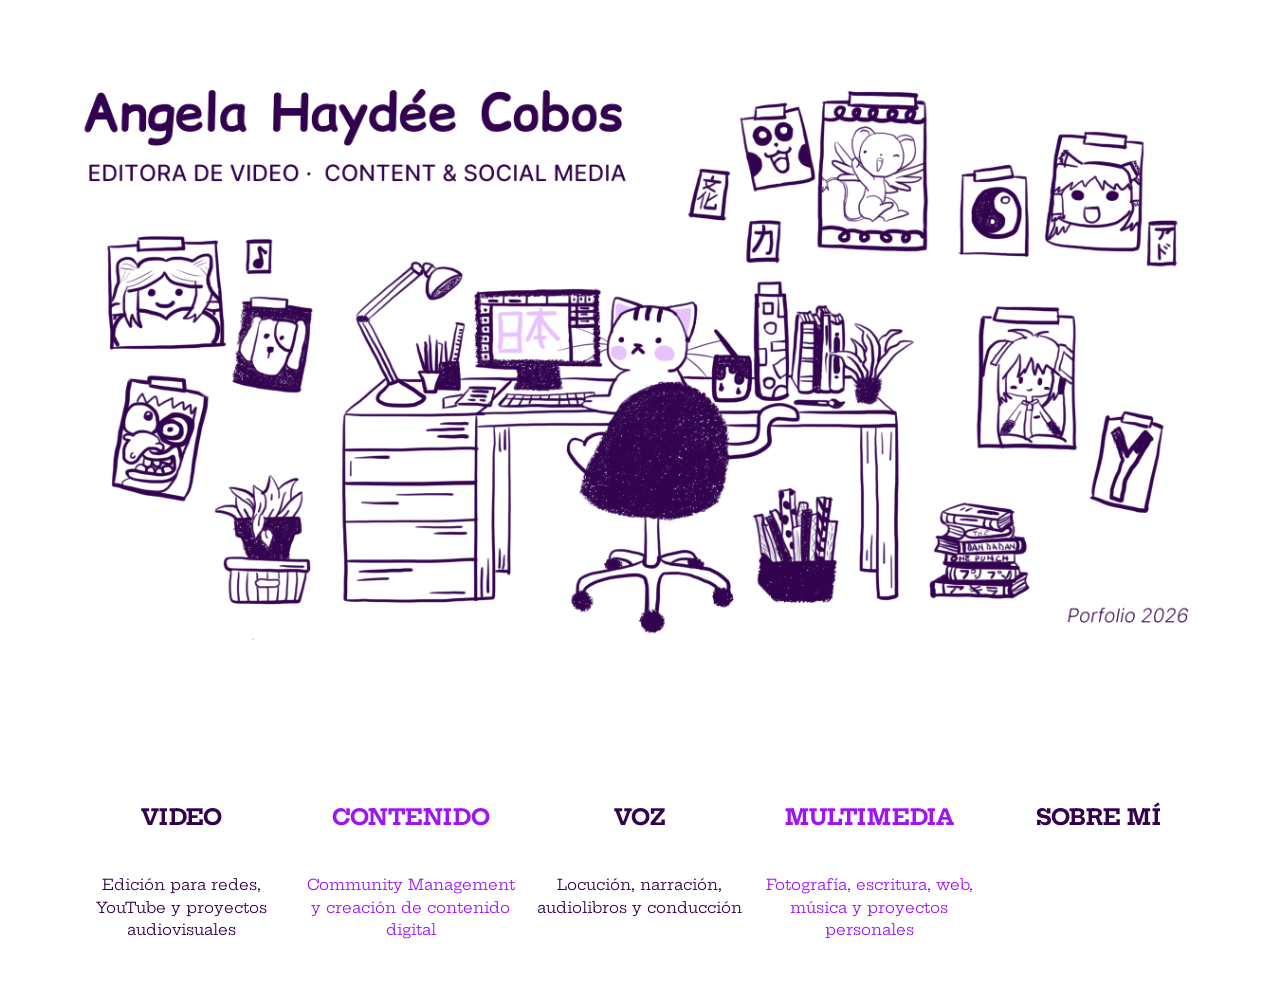
==== index.html @ a57e9d2b "paginas nuevas" ====
<!DOCTYPE html>
<html lang="es">

<head>
    <meta charset="UTF-8">
    <meta name="viewport" content="width=device-width, initial-scale=1.0">

    <!-- Fuente -->
    <link rel="preconnect" href="https://fonts.googleapis.com">
    <link rel="preconnect" href="https://fonts.gstatic.com" crossorigin>
    <link href="https://fonts.googleapis.com/css2?family=Hepta+Slab:wght@1..900&display=swap" rel="stylesheet">

    <!-- CSS -->
    <link rel="stylesheet" href="style.css">

    <title>Portfolio</title>
</head>

<body>

    <!-- PORTADA -->
    <img src="image/porfolio.png" alt="Portada de mi portfolio" class="portada">


    <!-- CATEGORÍAS -->
    <section class="categorias">

        <table>
            <tr>
                <td>
                    <a href="pages/videos.html" class="categoria video">
                        VIDEO
                    </a>
                </td>

                <td>
                    <a href="pages/contenido.html" class="categoria contenido">
                        CONTENIDO
                    </a>
                </td>

                <td>
                    <a href="pages/voz.html" class="categoria voz">
                        VOZ
                    </a>
                </td>

                <td>
                    <a href="pages/multimedia.html" class="categoria multimedia">
                        MULTIMEDIA
                    </a>
                </td>

                <td>
                    <a href="pages/sobre-mi.html" class="categoria sobre-mi">
                        SOBRE MÍ
                    </a>
                </td>
            </tr>

            <tr>
                <td class="video">Edición para redes, YouTube y proyectos audiovisuales</td>

                <td class="contenido">Community Management y creación de contenido digital</td>

                <td class="voz">Locución, narración, audiolibros y conducción</td>

                <td class="multimedia">Fotografía, escritura, web, música y proyectos personales</td>
            </tr>
        </table>

    </section>

</body>

</html>
---- style.css ----
/* =========================
   CONFIGURACIÓN GENERAL
========================= */

html,
body {
    margin: 0;
    padding: 0;
    overflow-x: hidden;
}

body {
    font-family: "Hepta Slab", serif;
    color: #32024F;
}


/* =========================
   PORTADA
========================= */

.portada {
    width: 100%;
    max-width: 100%;
    height: auto;
    display: block;
}


/* =========================
   CATEGORÍAS
========================= */

.categorias {
    width: 90%;
    max-width: 1200px;
    margin: 50px auto;
    text-align: center;
}

/* =========================
   TABLA
========================= */

table {
    width: 100%;
    border-spacing: 5px;
    table-layout: fixed;
}


/* =========================
   BOTONES / CATEGORÍAS
========================= */

.categoria {
    min-height: 100px;

    display: flex;
    align-items: center;
    justify-content: center;
    text-align: justify;

    text-decoration: none;

    font-size: 22px;
    font-weight: bold;

    transition: 0.2s;
}

.categoria:hover {
    transform: translateY(-5px);
}


/* =========================
   DESCRIPCIONES
========================= */

td {
    vertical-align: top;
    line-height: 1.5;
    font-size: 15px;
}

.video {
    color: #32024F;
}

.contenido {
    color: #9f14f5;
}

.voz {
    color: #32024F;
}

.multimedia {
    color: #9f14f5;
}

.sobre-mi {
    color: #32024F;
}

/* =========================
   BOTONES DE ARRIBA
========================= */
.botones {}

/* =========================
   BOTONES DE VIDEOS
========================= */

.video-link img {
    display: block;
    transition: 0.2s;
    width: 90%;
    max-width: 1200px;
    margin: 50px auto;
    text-align: center;
}

.video-link img:hover {
    transform: scale(1.03);
    opacity: 0.85;
}
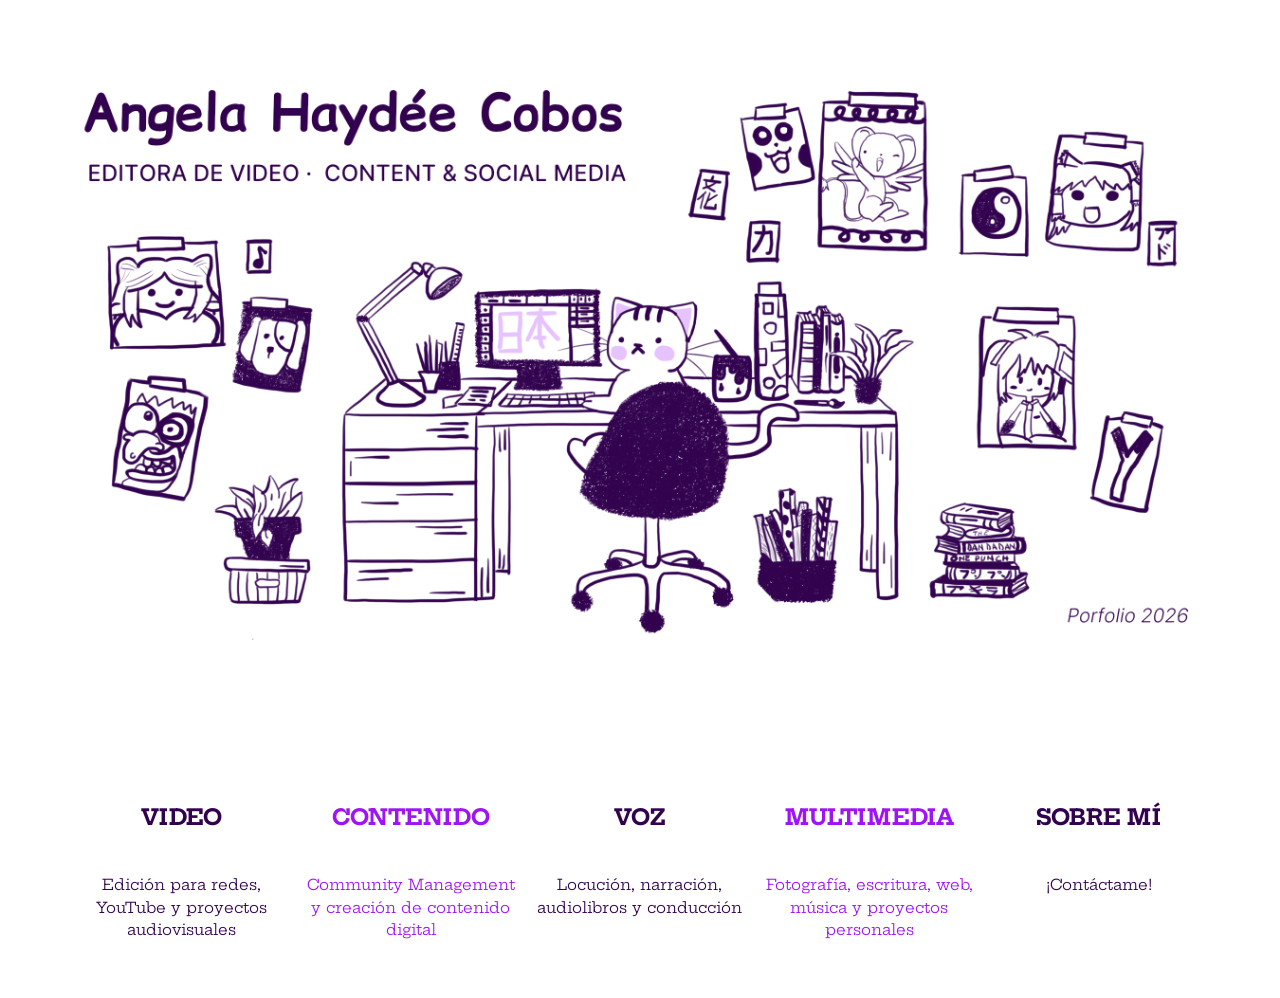
==== commit e518f691: "cambios en video" ====
--- a/index.html
+++ b/index.html
@@ -28,44 +28,46 @@
         <table>
             <tr>
                 <td>
-                    <a href="pages/videos.html" class="categoria video">
+                    <a href="pages/videos.html" class="categoria letra-oscura">
                         VIDEO
                     </a>
                 </td>
 
                 <td>
-                    <a href="pages/contenido.html" class="categoria contenido">
+                    <a href="pages/contenido.html" class="categoria letra-clara">
                         CONTENIDO
                     </a>
                 </td>
 
                 <td>
-                    <a href="pages/voz.html" class="categoria voz">
+                    <a href="pages/voz.html" class="categoria letra-oscura">
                         VOZ
                     </a>
                 </td>
 
                 <td>
-                    <a href="pages/multimedia.html" class="categoria multimedia">
+                    <a href="pages/multimedia.html" class="categoria letra-clara">
                         MULTIMEDIA
                     </a>
                 </td>
 
                 <td>
-                    <a href="pages/sobre-mi.html" class="categoria sobre-mi">
+                    <a href="pages/sobre-mi.html" class="categoria letra-oscura">
                         SOBRE MÍ
                     </a>
                 </td>
             </tr>
 
             <tr>
-                <td class="video">Edición para redes, YouTube y proyectos audiovisuales</td>
+                <td class="letra-oscura">Edición para redes, YouTube y proyectos audiovisuales</td>
 
-                <td class="contenido">Community Management y creación de contenido digital</td>
+                <td class="letra-clara">Community Management y creación de contenido digital</td>
 
-                <td class="voz">Locución, narración, audiolibros y conducción</td>
+                <td class="letra-oscura">Locución, narración, audiolibros y conducción</td>
 
-                <td class="multimedia">Fotografía, escritura, web, música y proyectos personales</td>
+                <td class="letra-clara">Fotografía, escritura, web, música y proyectos personales</td>
+
+                <td class="letra-oscura">¡Contáctame!</td>
             </tr>
         </table>
 
--- a/style.css
+++ b/style.css
@@ -73,7 +73,6 @@
     transform: translateY(-5px);
 }
 
-
 /* =========================
    DESCRIPCIONES
 ========================= */
@@ -84,24 +83,12 @@
     font-size: 15px;
 }
 
-.video {
+.letra-oscura {
     color: #32024F;
 }
 
-.contenido {
+.letra-clara {
     color: #9f14f5;
-}
-
-.voz {
-    color: #32024F;
-}
-
-.multimedia {
-    color: #9f14f5;
-}
-
-.sobre-mi {
-    color: #32024F;
 }
 
 /* =========================
@@ -109,11 +96,20 @@
 ========================= */
 .botones {}
 
+.botones:hover {
+    transform: translateY(-5px);
+}
+
+.gatito {
+    margin: 50px auto;
+    text-align: left;
+}
+
 /* =========================
-   BOTONES DE VIDEOS
+   BOTONES DE LAS PAGINAS
 ========================= */
 
-.video-link img {
+.boton-link img {
     display: block;
     transition: 0.2s;
     width: 90%;
@@ -122,7 +118,14 @@
     text-align: center;
 }
 
-.video-link img:hover {
+.boton-link img:hover {
     transform: scale(1.03);
     opacity: 0.85;
+}
+
+/* =========================
+   TEXTO A LA DERECHA
+========================= */
+.texto-derecha {
+    text-align: right;
 }
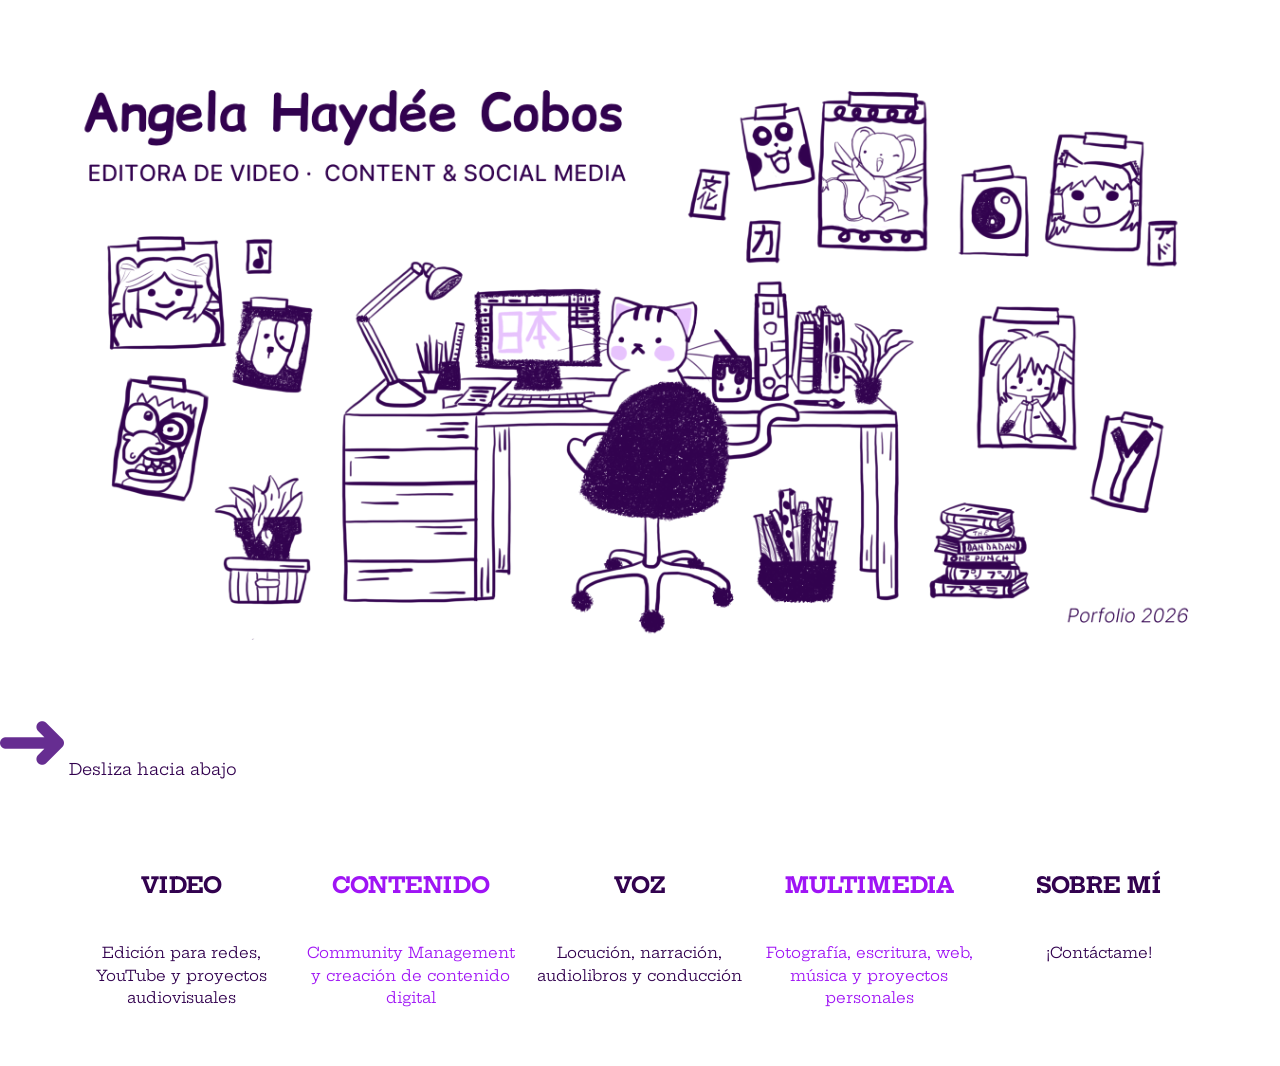
==== commit f3859b18: "flecha del inicio" ====
--- a/index.html
+++ b/index.html
@@ -11,7 +11,7 @@
     <link href="https://fonts.googleapis.com/css2?family=Hepta+Slab:wght@1..900&display=swap" rel="stylesheet">
 
     <!-- CSS -->
-    <link rel="stylesheet" href="style.css">
+    <link rel="stylesheet" href="pages/style.css">
 
     <title>Portfolio</title>
 </head>
@@ -21,6 +21,10 @@
     <!-- PORTADA -->
     <img src="image/porfolio.png" alt="Portada de mi portfolio" class="portada">
 
+    <div>
+        <img src="image/pagina-index-flecha.png">
+        <span>Desliza hacia abajo</span>
+    </div>
 
     <!-- CATEGORÍAS -->
     <section class="categorias">
--- a/pages/style.css
+++ b/pages/style.css
@@ -0,0 +1,341 @@
+/* =========================
+   VARIABLES
+========================= */
+
+:root {
+    --color-oscuro: #32024F;
+    --color-claro: #9f14f5;
+    --transition: 0.2s;
+}
+
+
+/* =========================
+   CONFIGURACIÓN GENERAL
+========================= */
+
+* {
+    font-family: "Hepta Slab", serif;
+}
+
+html,
+body {
+    margin: 0;
+    padding: 0;
+    overflow-x: hidden;
+}
+
+body {
+    color: var(--color-oscuro);
+}
+
+table {
+    width: 100%;
+    border-spacing: 5px;
+    table-layout: fixed;
+}
+
+main {
+    display: block;
+    padding: 40px 6% 0;
+    box-sizing: border-box;
+}
+
+td {
+    vertical-align: top;
+    line-height: 1.5;
+    font-size: 15px;
+}
+
+.letra-oscura {
+    color: var(--color-oscuro);
+}
+
+.letra-clara {
+    color: var(--color-claro);
+}
+
+
+/* =========================
+   PORTADA (INDEX)
+========================= */
+
+.portada {
+    width: 100%;
+    max-width: 100%;
+    height: auto;
+    display: block;
+}
+
+.categorias {
+    width: 90%;
+    max-width: 1200px;
+    margin: 50px auto;
+    text-align: center;
+}
+
+.categoria {
+    min-height: 100px;
+
+    display: flex;
+    align-items: center;
+    justify-content: center;
+    text-align: justify;
+
+    text-decoration: none;
+
+    font-size: 22px;
+    font-weight: bold;
+
+    transition: var(--transition);
+}
+
+.categoria:hover {
+    transform: translateY(-5px);
+}
+
+
+/* =========================
+   ENCABEZADO (GATITO + AHC + NAV)
+========================= */
+
+.header {
+    display: flex;
+    align-items: center;
+    justify-content: space-between;
+    flex-wrap: wrap;
+    padding: 0 6%;
+    box-sizing: border-box;
+}
+
+.logo-menu {
+    width: auto;
+    table-layout: auto;
+    border-spacing: 15px 5px;
+    margin: 20px 0 10px 0;
+}
+
+.gatito {
+    height: 45px;
+    width: auto;
+    display: block;
+    margin: 0;
+}
+
+.gatito-derecha {
+    margin: 20px 0 10px 10px;
+}
+
+.boton-atras {
+    display: inline-block;
+    padding-left: 10px;
+    font-size: 22px;
+    font-weight: bold;
+    color: var(--color-oscuro);
+    text-decoration: none;
+    transition: var(--transition);
+}
+
+.boton-atras:hover {
+    color: var(--color-claro);
+}
+
+
+/* =========================
+   BOTONES DE NAVEGACIÓN
+========================= */
+
+.nav-menu {
+    width: auto;
+    table-layout: auto;
+    border-spacing: 12px 5px;
+    margin: 20px 0 10px auto;
+}
+
+.botones a {
+    display: inline-flex;
+    align-items: center;
+    justify-content: center;
+    padding: 10px 20px;
+    background-color: var(--color-claro);
+    color: #ffffff;
+    text-decoration: none;
+    border-radius: 30px;
+    font-weight: bold;
+    font-size: 14px;
+    letter-spacing: 0.5px;
+    white-space: nowrap;
+    transition: var(--transition);
+}
+
+.botones a:hover {
+    background-color: var(--color-oscuro);
+    transform: translateY(-3px);
+}
+
+.botones img.boton {
+    height: 18px;
+    width: 18px;
+    filter: brightness(0) invert(1);
+}
+
+
+/* =========================
+   GALERÍA DE CADA PÁGINA
+========================= */
+
+.galeria {
+    display: grid;
+    grid-template-columns: repeat(auto-fit, minmax(220px, 1fr));
+    gap: 30px;
+    margin: 40px 0;
+}
+
+.tarjeta {
+    display: block;
+    text-decoration: none;
+    transition: var(--transition);
+}
+
+.tarjeta:hover {
+    transform: translateY(-5px);
+}
+
+.tarjeta img {
+    display: block;
+    width: 100%;
+    height: 200px;
+    object-fit: cover;
+    border-radius: 12px;
+    transition: var(--transition);
+}
+
+.tarjeta:hover img {
+    opacity: 0.85;
+}
+
+.tarjeta-titulo {
+    display: block;
+    margin-top: 12px;
+    font-weight: bold;
+    font-size: 15px;
+    text-align: center;
+}
+
+
+/* =========================
+   SOBRE MÍ (INTRO)
+========================= */
+
+.intro-sobre-mi {
+    display: flex;
+    align-items: center;
+    justify-content: space-between;
+    gap: 40px;
+    flex-wrap: wrap;
+}
+
+.texto-sobre-mi {
+    flex: 1;
+    min-width: 280px;
+}
+
+.texto-sobre-mi h2:not(.firma),
+.texto-sobre-mi h3 {
+    font-weight: 300;
+}
+
+.foto-perfil {
+    display: block;
+    flex-shrink: 0;
+    width: 300px;
+    height: 300px;
+    object-fit: cover;
+    border-radius: 12px;
+    margin: 30px 0;
+}
+
+.contacto-fila {
+    display: flex;
+    align-items: center;
+    gap: 60px;
+    flex-wrap: wrap;
+}
+
+.contacto {
+    display: flex;
+    flex-direction: column;
+    gap: 18px;
+    max-width: 400px;
+    margin: 20px 0 50px;
+}
+
+.contacto-item {
+    display: flex;
+    align-items: center;
+    gap: 15px;
+    color: var(--color-oscuro);
+    text-decoration: none;
+    font-weight: bold;
+    font-size: 16px;
+    transition: var(--transition);
+}
+
+.contacto-item img {
+    width: 26px;
+    height: 26px;
+    object-fit: contain;
+}
+
+.contacto-item:hover {
+    color: var(--color-claro);
+    transform: translateX(8px);
+}
+
+
+/* =========================
+   UTILIDADES
+========================= */
+
+.encabezado-pagina {
+    display: flex;
+    align-items: flex-start;
+    justify-content: space-between;
+    gap: 40px;
+    flex-wrap: wrap;
+}
+
+.titulo-pagina {
+    flex: 1;
+    min-width: 280px;
+    max-width: 520px;
+}
+
+.titulo-pagina h2 {
+    text-align: justify;
+}
+
+.titulo-pagina h1,
+.herramientas h3:first-child {
+    margin-top: 0;
+}
+
+.texto-derecha {
+    display: flex;
+    align-items: center;
+    justify-content: flex-end;
+    gap: 10px;
+}
+
+.icono {
+    width: 28px;
+    height: 28px;
+    object-fit: contain;
+}
+
+.firma {
+    font-family: "Caveat", cursive;
+    font-weight: 600;
+    font-style: italic;
+    text-align: center;
+    color: var(--color-claro);
+}
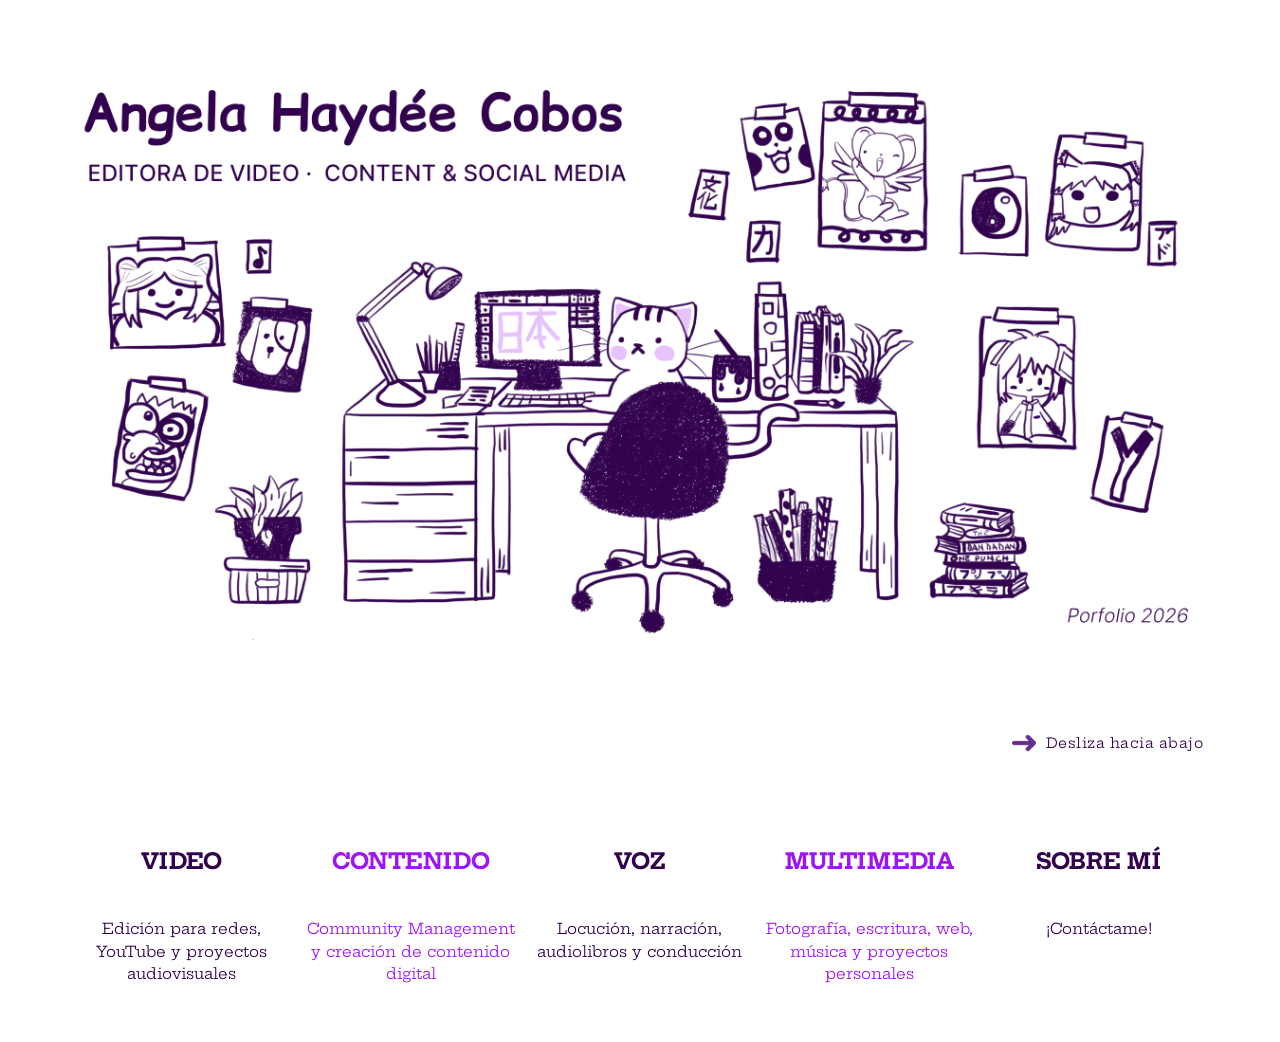
==== commit bdb3e0d4: "Agregar indicador 'Desliza hacia abajo' debajo de la portada del index Flecha + texto alineados a la" ====
--- a/index.html
+++ b/index.html
@@ -21,61 +21,61 @@
     <!-- PORTADA -->
     <img src="image/porfolio.png" alt="Portada de mi portfolio" class="portada">
 
-    <div>
-        <img src="image/pagina-index-flecha.png">
+    <div class="scroll-indicador">
+        <img src="image/pagina-index-flecha.png" alt="">
         <span>Desliza hacia abajo</span>
     </div>
 
     <!-- CATEGORÍAS -->
-    <section class="categorias">
+        <section class="categorias">
 
-        <table>
-            <tr>
-                <td>
-                    <a href="pages/videos.html" class="categoria letra-oscura">
-                        VIDEO
-                    </a>
-                </td>
+            <table>
+                <tr>
+                    <td>
+                        <a href="pages/videos.html" class="categoria letra-oscura">
+                            VIDEO
+                        </a>
+                    </td>
 
-                <td>
-                    <a href="pages/contenido.html" class="categoria letra-clara">
-                        CONTENIDO
-                    </a>
-                </td>
+                    <td>
+                        <a href="pages/contenido.html" class="categoria letra-clara">
+                            CONTENIDO
+                        </a>
+                    </td>
 
-                <td>
-                    <a href="pages/voz.html" class="categoria letra-oscura">
-                        VOZ
-                    </a>
-                </td>
+                    <td>
+                        <a href="pages/voz.html" class="categoria letra-oscura">
+                            VOZ
+                        </a>
+                    </td>
 
-                <td>
-                    <a href="pages/multimedia.html" class="categoria letra-clara">
-                        MULTIMEDIA
-                    </a>
-                </td>
+                    <td>
+                        <a href="pages/multimedia.html" class="categoria letra-clara">
+                            MULTIMEDIA
+                        </a>
+                    </td>
 
-                <td>
-                    <a href="pages/sobre-mi.html" class="categoria letra-oscura">
-                        SOBRE MÍ
-                    </a>
-                </td>
-            </tr>
+                    <td>
+                        <a href="pages/sobre-mi.html" class="categoria letra-oscura">
+                            SOBRE MÍ
+                        </a>
+                    </td>
+                </tr>
 
-            <tr>
-                <td class="letra-oscura">Edición para redes, YouTube y proyectos audiovisuales</td>
+                <tr>
+                    <td class="letra-oscura">Edición para redes, YouTube y proyectos audiovisuales</td>
 
-                <td class="letra-clara">Community Management y creación de contenido digital</td>
+                    <td class="letra-clara">Community Management y creación de contenido digital</td>
 
-                <td class="letra-oscura">Locución, narración, audiolibros y conducción</td>
+                    <td class="letra-oscura">Locución, narración, audiolibros y conducción</td>
 
-                <td class="letra-clara">Fotografía, escritura, web, música y proyectos personales</td>
+                    <td class="letra-clara">Fotografía, escritura, web, música y proyectos personales</td>
 
-                <td class="letra-oscura">¡Contáctame!</td>
-            </tr>
-        </table>
+                    <td class="letra-oscura">¡Contáctame!</td>
+                </tr>
+            </table>
 
-    </section>
+        </section>
 
 </body>
 
--- a/pages/style.css
+++ b/pages/style.css
@@ -64,6 +64,21 @@
     max-width: 100%;
     height: auto;
     display: block;
+}
+
+.scroll-indicador {
+    display: flex;
+    align-items: center;
+    justify-content: flex-end;
+    gap: 10px;
+    padding: 20px 6% 0;
+    font-size: 14px;
+    letter-spacing: 0.5px;
+}
+
+.scroll-indicador img {
+    width: 24px;
+    height: 24px;
 }
 
 .categorias {
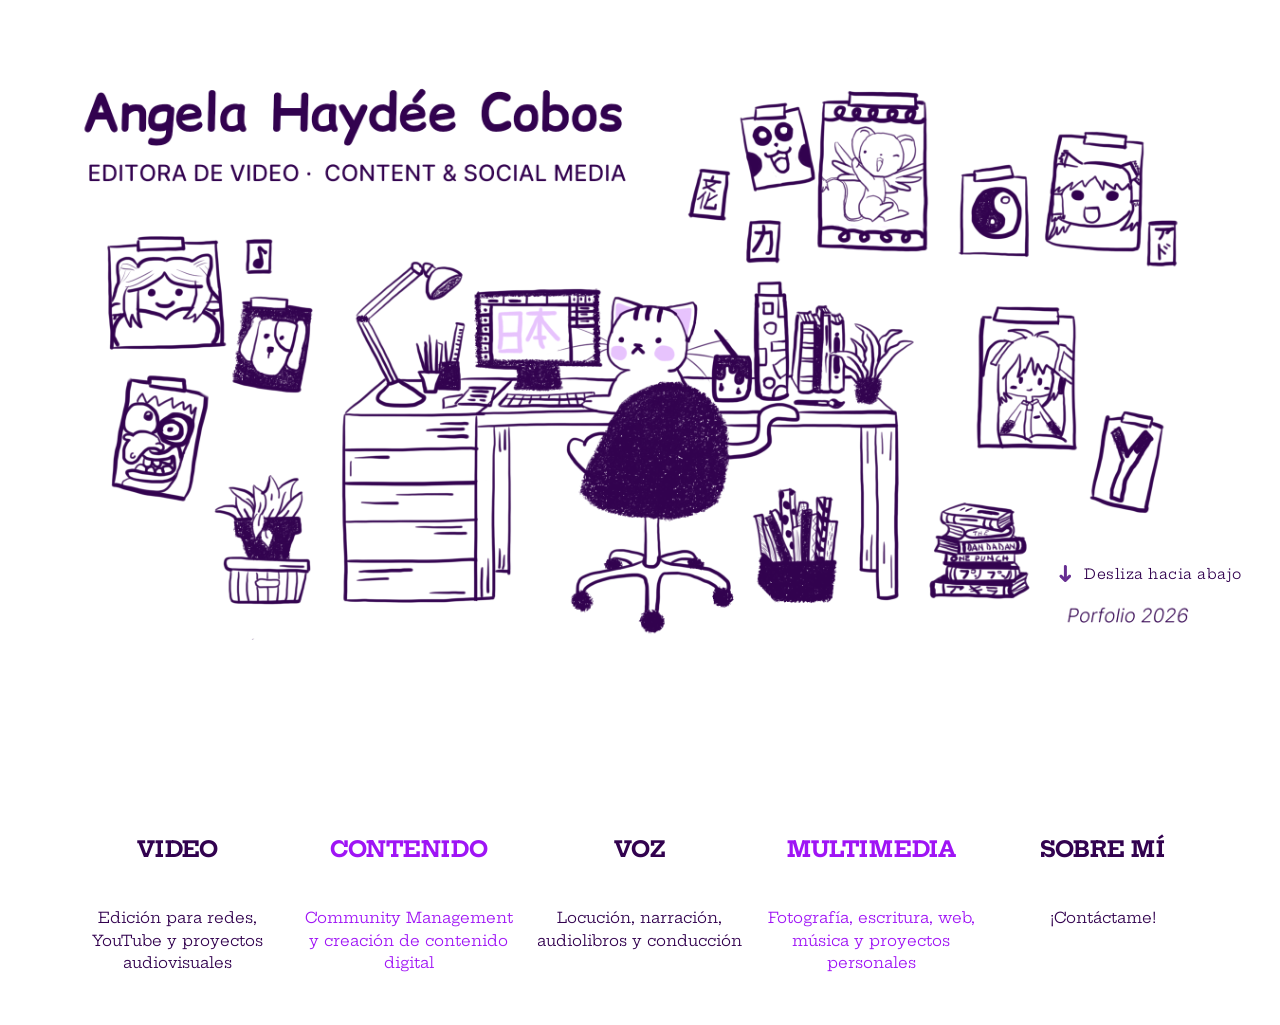
==== commit ca4d5ec9: "Hacer responsive el header y el index El menu de navegacion pasa de tabla a flex con wrap y en celul" ====
--- a/index.html
+++ b/index.html
@@ -29,51 +29,33 @@
     <!-- CATEGORÍAS -->
         <section class="categorias">
 
-            <table>
-                <tr>
-                    <td>
-                        <a href="pages/videos.html" class="categoria letra-oscura">
-                            VIDEO
-                        </a>
-                    </td>
-
-                    <td>
-                        <a href="pages/contenido.html" class="categoria letra-clara">
-                            CONTENIDO
-                        </a>
-                    </td>
-
-                    <td>
-                        <a href="pages/voz.html" class="categoria letra-oscura">
-                            VOZ
-                        </a>
-                    </td>
-
-                    <td>
-                        <a href="pages/multimedia.html" class="categoria letra-clara">
-                            MULTIMEDIA
-                        </a>
-                    </td>
-
-                    <td>
-                        <a href="pages/sobre-mi.html" class="categoria letra-oscura">
-                            SOBRE MÍ
-                        </a>
-                    </td>
-                </tr>
-
-                <tr>
-                    <td class="letra-oscura">Edición para redes, YouTube y proyectos audiovisuales</td>
-
-                    <td class="letra-clara">Community Management y creación de contenido digital</td>
-
-                    <td class="letra-oscura">Locución, narración, audiolibros y conducción</td>
-
-                    <td class="letra-clara">Fotografía, escritura, web, música y proyectos personales</td>
-
-                    <td class="letra-oscura">¡Contáctame!</td>
-                </tr>
-            </table>
+            <div class="categorias-grid">
+                <div class="categoria-item">
+                    <a href="pages/videos.html" class="categoria letra-oscura">VIDEO</a>
+                    <p class="categoria-desc letra-oscura">Edición para redes, YouTube y proyectos audiovisuales</p>
+                </div>
+            
+                <div class="categoria-item">
+                    <a href="pages/contenido.html" class="categoria letra-clara">CONTENIDO</a>
+                    <p class="categoria-desc letra-clara">Community Management y creación de contenido digital</p>
+                </div>
+            
+                <div class="categoria-item">
+                    <a href="pages/voz.html" class="categoria letra-oscura">VOZ</a>
+                    <p class="categoria-desc letra-oscura">Locución, narración, audiolibros y conducción</p>
+                </div>
+            
+                <div class="categoria-item">
+                    <a href="pages/multimedia.html" class="categoria letra-clara">MULTIMEDIA</a>
+                    <p class="categoria-desc letra-clara">Fotografía, escritura, web, música y proyectos personales</p>
+                </div>
+            
+                <div class="categoria-item">
+                    <a href="pages/sobre-mi.html" class="categoria letra-oscura">SOBRE MÍ</a>
+                    <p class="categoria-desc letra-oscura">¡Contáctame!</p>
+                </div>
+            
+            </div>
 
         </section>
 
--- a/pages/style.css
+++ b/pages/style.css
@@ -71,14 +71,17 @@
     align-items: center;
     justify-content: flex-end;
     gap: 10px;
-    padding: 20px 6% 0;
-    font-size: 14px;
+    position: relative;
+    top: -13vw;
+    padding: 20px 3% 0 6%;
+    font-size: clamp(10px, 1.1vw, 14px);
     letter-spacing: 0.5px;
 }
 
 .scroll-indicador img {
-    width: 24px;
-    height: 24px;
+    width: 1.2em;
+    height: 1.2em;
+    transform: rotate(90deg);
 }
 
 .categorias {
@@ -106,6 +109,23 @@
 
 .categoria:hover {
     transform: translateY(-5px);
+}
+
+.categorias-grid {
+    display: grid;
+    grid-template-columns: repeat(5, 1fr);
+    gap: 5px;
+}
+
+.categoria-item {
+    min-width: 0;
+}
+
+.categoria-desc {
+    margin: 8px 0 0;
+    padding: 0 5px;
+    font-size: 15px;
+    line-height: 1.5;
 }
 
 
@@ -159,10 +179,17 @@
    BOTONES DE NAVEGACIÓN
 ========================= */
 
+.nav-menu,
+.nav-menu tbody,
+.nav-menu tr {
+    display: flex;
+    flex-wrap: wrap;
+    justify-content: flex-end;
+    gap: 8px 12px;
+}
+
 .nav-menu {
     width: auto;
-    table-layout: auto;
-    border-spacing: 12px 5px;
     margin: 20px 0 10px auto;
 }
 
@@ -353,4 +380,63 @@
     font-style: italic;
     text-align: center;
     color: var(--color-claro);
-}+}
+
+
+/* =========================
+   RESPONSIVE
+========================= */
+
+@media (max-width: 900px) {
+    .categorias-grid {
+        grid-template-columns: repeat(2, 1fr);
+        gap: 30px 10px;
+    }
+}
+
+@media (max-width: 768px) {
+    .header {
+        justify-content: space-between;
+    }
+
+    .logo-menu {
+        order: 0;
+    }
+
+    .gatito-derecha {
+        order: 1;
+        margin-left: 0;
+    }
+
+    .nav-menu {
+        order: 2;
+        width: 100%;
+        margin: 5px 0 10px;
+    }
+
+    .nav-menu,
+    .nav-menu tbody,
+    .nav-menu tr {
+        justify-content: center;
+    }
+
+    .botones a {
+        padding: 8px 14px;
+        font-size: 13px;
+    }
+}
+
+@media (max-width: 480px) {
+    .categorias {
+        width: 88%;
+        margin: 30px auto;
+    }
+
+    .categorias-grid {
+        grid-template-columns: 1fr;
+    }
+
+    .categoria {
+        min-height: 60px;
+    }
+}
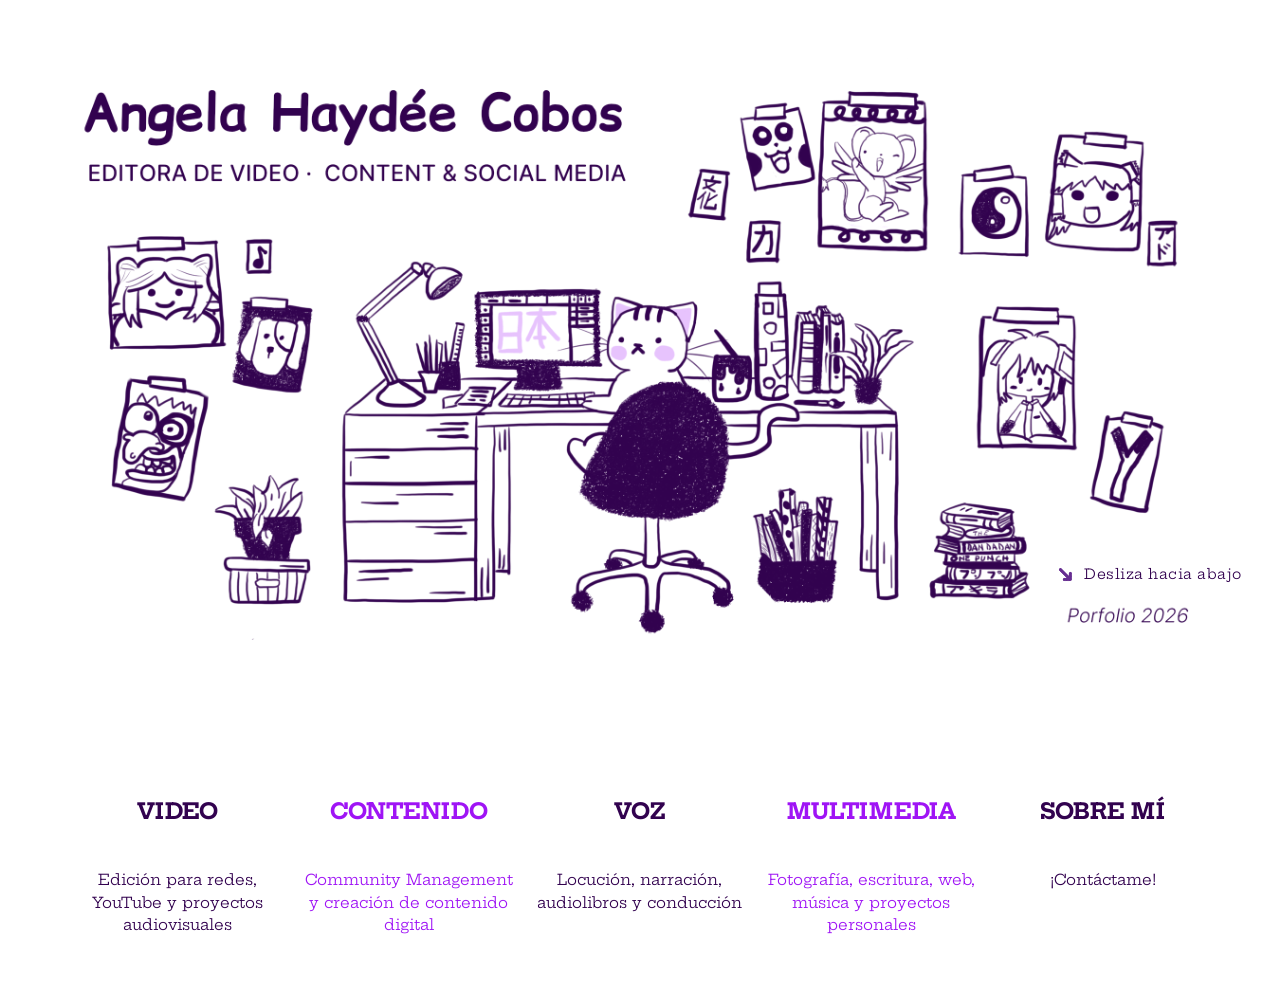
==== commit e5f0099d: "Poner el indicador 'Desliza hacia abajo' encima de la portada La portada y el indicador van en un co" ====
--- a/index.html
+++ b/index.html
@@ -19,11 +19,13 @@
 <body>
 
     <!-- PORTADA -->
-    <img src="image/porfolio.png" alt="Portada de mi portfolio" class="portada">
+    <div class="portada-contenedor">
+        <img src="image/porfolio.png" alt="Portada de mi portfolio" class="portada">
 
-    <div class="scroll-indicador">
+        <div class="scroll-indicador">
         <img src="image/pagina-index-flecha.png" alt="">
         <span>Desliza hacia abajo</span>
+    </div>
     </div>
 
     <!-- CATEGORÍAS -->
--- a/pages/style.css
+++ b/pages/style.css
@@ -66,14 +66,17 @@
     display: block;
 }
 
+.portada-contenedor {
+    position: relative;
+}
+
 .scroll-indicador {
-    display: flex;
-    align-items: center;
-    justify-content: flex-end;
+    position: absolute;
+    right: 3%;
+    bottom: 18%;
+    display: flex;
+    align-items: center;
     gap: 10px;
-    position: relative;
-    top: -13vw;
-    padding: 20px 3% 0 6%;
     font-size: clamp(10px, 1.1vw, 14px);
     letter-spacing: 0.5px;
 }
@@ -81,7 +84,7 @@
 .scroll-indicador img {
     width: 1.2em;
     height: 1.2em;
-    transform: rotate(90deg);
+    transform: rotate(45deg);
 }
 
 .categorias {
@@ -427,6 +430,10 @@
 }
 
 @media (max-width: 480px) {
+    .scroll-indicador {
+        bottom: 2%;
+    }
+
     .categorias {
         width: 88%;
         margin: 30px auto;
@@ -439,4 +446,4 @@
     .categoria {
         min-height: 60px;
     }
-}
+}
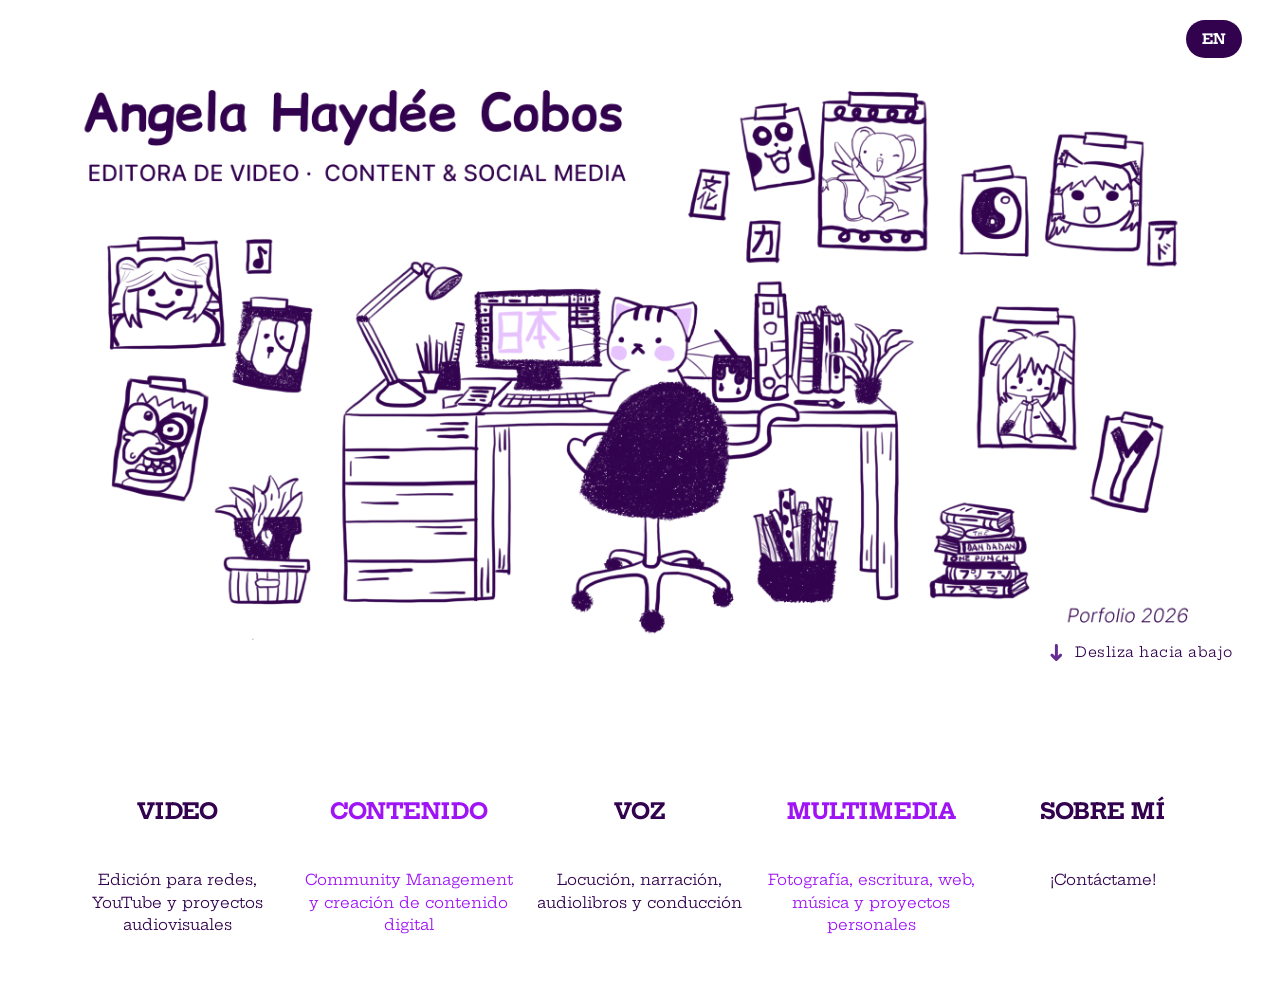
==== commit f177564a: "Agregar selector de idioma (ES/EN) con un boton Se agrega pages/i18n.js, un script chico sin depende" ====
--- a/index.html
+++ b/index.html
@@ -19,12 +19,14 @@
 <body>
 
     <!-- PORTADA -->
+    <button class="lang-toggle lang-toggle-index" type="button">EN</button>
+
     <div class="portada-contenedor">
-        <img src="image/porfolio.png" alt="Portada de mi portfolio" class="portada">
+        <img src="image/porfolio.png" alt="Portada de mi portfolio" data-alt-en="Cover of my portfolio" class="portada">
 
         <div class="scroll-indicador">
         <img src="image/pagina-index-flecha.png" alt="">
-        <span>Desliza hacia abajo</span>
+        <span data-en="Scroll down">Desliza hacia abajo</span>
     </div>
     </div>
 
@@ -34,33 +36,34 @@
             <div class="categorias-grid">
                 <div class="categoria-item">
                     <a href="pages/videos.html" class="categoria letra-oscura">VIDEO</a>
-                    <p class="categoria-desc letra-oscura">Edición para redes, YouTube y proyectos audiovisuales</p>
+                    <p class="categoria-desc letra-oscura" data-en="Editing for social media, YouTube and audiovisual projects">Edición para redes, YouTube y proyectos audiovisuales</p>
                 </div>
-            
+
                 <div class="categoria-item">
-                    <a href="pages/contenido.html" class="categoria letra-clara">CONTENIDO</a>
-                    <p class="categoria-desc letra-clara">Community Management y creación de contenido digital</p>
+                    <a href="pages/contenido.html" class="categoria letra-clara" data-en="CONTENT">CONTENIDO</a>
+                    <p class="categoria-desc letra-clara" data-en="Community management and digital content creation">Community Management y creación de contenido digital</p>
                 </div>
-            
+
                 <div class="categoria-item">
-                    <a href="pages/voz.html" class="categoria letra-oscura">VOZ</a>
-                    <p class="categoria-desc letra-oscura">Locución, narración, audiolibros y conducción</p>
+                    <a href="pages/voz.html" class="categoria letra-oscura" data-en="VOICE">VOZ</a>
+                    <p class="categoria-desc letra-oscura" data-en="Voice-over, narration, audiobooks and hosting">Locución, narración, audiolibros y conducción</p>
                 </div>
-            
+
                 <div class="categoria-item">
                     <a href="pages/multimedia.html" class="categoria letra-clara">MULTIMEDIA</a>
-                    <p class="categoria-desc letra-clara">Fotografía, escritura, web, música y proyectos personales</p>
+                    <p class="categoria-desc letra-clara" data-en="Photography, writing, web, music and personal projects">Fotografía, escritura, web, música y proyectos personales</p>
                 </div>
-            
+
                 <div class="categoria-item">
-                    <a href="pages/sobre-mi.html" class="categoria letra-oscura">SOBRE MÍ</a>
-                    <p class="categoria-desc letra-oscura">¡Contáctame!</p>
+                    <a href="pages/sobre-mi.html" class="categoria letra-oscura" data-en="ABOUT ME">SOBRE MÍ</a>
+                    <p class="categoria-desc letra-oscura" data-en="Contact me!">¡Contáctame!</p>
                 </div>
             
             </div>
 
         </section>
 
+    <script src="pages/i18n.js"></script>
 </body>
 
 </html>
--- a/pages/style.css
+++ b/pages/style.css
@@ -72,8 +72,8 @@
 
 .scroll-indicador {
     position: absolute;
-    right: 3%;
-    bottom: 18%;
+    right: 3.7%;
+    bottom: 7%;
     display: flex;
     align-items: center;
     gap: 10px;
@@ -84,7 +84,7 @@
 .scroll-indicador img {
     width: 1.2em;
     height: 1.2em;
-    transform: rotate(45deg);
+    transform: rotate(90deg);
 }
 
 .categorias {
@@ -446,4 +446,116 @@
     .categoria {
         min-height: 60px;
     }
-}+}
+
+/* RESPONSIVE: PAGINAS INTERNAS */
+
+@media (max-width: 768px) {
+    .encabezado-pagina {
+        gap: 10px;
+    }
+
+    .titulo-pagina {
+        flex-basis: 100%;
+        min-width: 0;
+        max-width: none;
+    }
+
+    .titulo-pagina h2 {
+        text-align: left;
+    }
+
+    .herramientas {
+        display: flex;
+        flex-wrap: wrap;
+        gap: 4px 24px;
+        width: 100%;
+    }
+
+    .herramientas h3 {
+        margin: 6px 0;
+    }
+
+    .texto-derecha {
+        justify-content: flex-start;
+    }
+
+    .intro-sobre-mi {
+        gap: 10px;
+    }
+
+    .texto-sobre-mi {
+        flex-basis: 100%;
+        min-width: 0;
+    }
+
+    .foto-perfil {
+        height: auto;
+        max-width: 100%;
+        aspect-ratio: 1 / 1;
+        margin: 20px auto;
+    }
+
+    .contacto-fila {
+        justify-content: center;
+        gap: 10px;
+    }
+
+    .galeria {
+        gap: 25px;
+        margin: 25px 0 40px;
+    }
+}
+
+@media (max-width: 480px) {
+    .tarjeta img {
+        height: 180px;
+    }
+}
+
+@media (max-width: 480px) {
+    .herramientas h3 {
+        font-size: 1rem;
+    }
+}
+
+@media (max-width: 768px) {
+    .texto-derecha {
+        min-width: 0;
+        max-width: 100%;
+        overflow-wrap: anywhere;
+    }
+}
+
+/* =========================
+   SELECTOR DE IDIOMA
+========================= */
+
+.lang-toggle {
+    display: inline-flex;
+    align-items: center;
+    justify-content: center;
+    padding: 10px 16px;
+    background-color: var(--color-oscuro);
+    color: #ffffff;
+    border: none;
+    border-radius: 30px;
+    font-family: inherit;
+    font-weight: bold;
+    font-size: 14px;
+    letter-spacing: 0.5px;
+    cursor: pointer;
+    transition: var(--transition);
+}
+
+.lang-toggle:hover {
+    background-color: var(--color-claro);
+    transform: translateY(-3px);
+}
+
+.lang-toggle-index {
+    position: absolute;
+    top: 20px;
+    right: 3%;
+    z-index: 2;
+}
